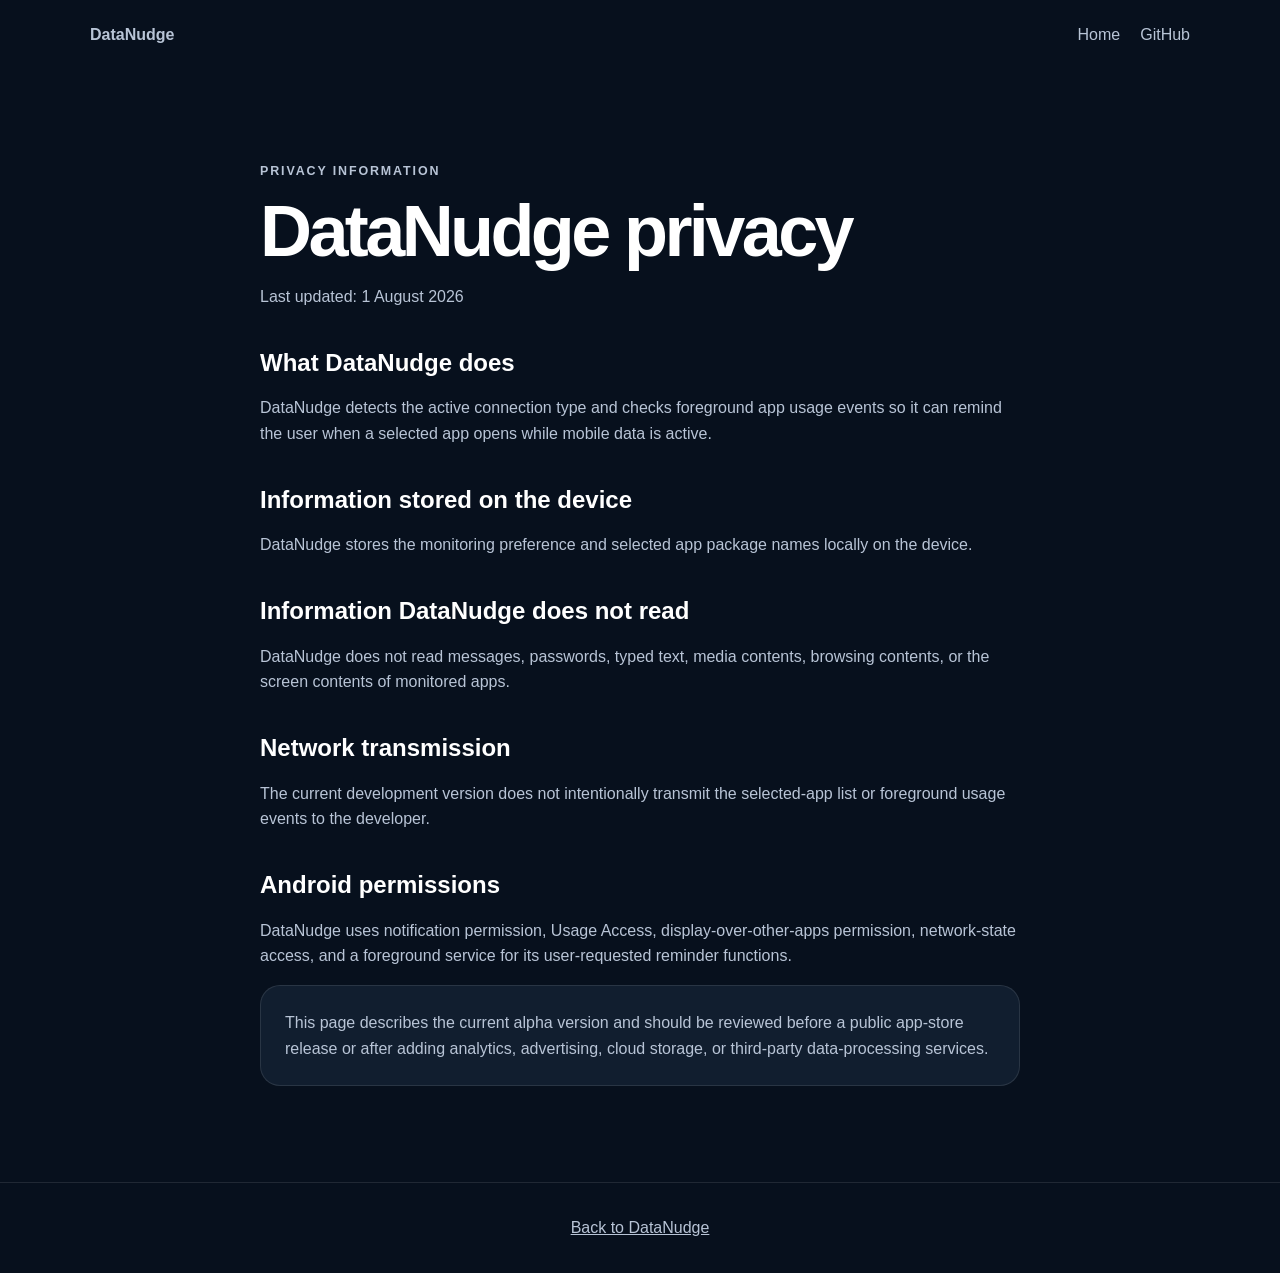
==== docs/privacy.html @ e4243445 "Publish DataNudge website and current source" ====
﻿<!doctype html>
<html lang="en">
<head>
  <meta charset="utf-8">
  <meta name="viewport" content="width=device-width,initial-scale=1">
  <title>Privacy - DataNudge</title>
  <link rel="stylesheet" href="style.css">
</head>
<body>
<nav><strong><a href="index.html">DataNudge</a></strong><span><a href="index.html">Home</a><a href="https://github.com/KaiEysselein/DataNudge">GitHub</a></span></nav>
<section class="legal">
  <p class="eyebrow">PRIVACY INFORMATION</p>
  <h1>DataNudge privacy</h1>
  <p class="muted">Last updated: 1 August 2026</p>

  <h2>What DataNudge does</h2>
  <p>DataNudge detects the active connection type and checks foreground app usage events so it can remind the user when a selected app opens while mobile data is active.</p>

  <h2>Information stored on the device</h2>
  <p>DataNudge stores the monitoring preference and selected app package names locally on the device.</p>

  <h2>Information DataNudge does not read</h2>
  <p>DataNudge does not read messages, passwords, typed text, media contents, browsing contents, or the screen contents of monitored apps.</p>

  <h2>Network transmission</h2>
  <p>The current development version does not intentionally transmit the selected-app list or foreground usage events to the developer.</p>

  <h2>Android permissions</h2>
  <p>DataNudge uses notification permission, Usage Access, display-over-other-apps permission, network-state access, and a foreground service for its user-requested reminder functions.</p>

  <p class="notice">This page describes the current alpha version and should be reviewed before a public app-store release or after adding analytics, advertising, cloud storage, or third-party data-processing services.</p>
</section>
<footer><a href="index.html">Back to DataNudge</a></footer>
</body>
</html>
---- docs/style.css ----
﻿:root{color-scheme:dark;--bg:#07101d;--surface:#111e2f;--text:#fff;--muted:#b8c4d6;--blue:#0878f9;--green:#20c94b;--border:rgba(255,255,255,.1)}
*{box-sizing:border-box}body{margin:0;background:var(--bg);color:var(--text);font-family:Segoe UI,Arial,sans-serif;line-height:1.6}a{color:inherit}
nav{width:min(1100px,calc(100% - 40px));margin:auto;padding:22px 0;display:flex;justify-content:space-between}nav span{display:flex;gap:20px}nav a{text-decoration:none;color:var(--muted)}
.hero{min-height:85vh;background:radial-gradient(circle at 70% 30%,rgba(32,201,75,.18),transparent 32%),radial-gradient(circle at 30% 15%,rgba(8,120,249,.25),transparent 38%),linear-gradient(#07101d,#091b2c)}
.hero-inner{width:min(850px,calc(100% - 40px));margin:auto;padding:70px 0 90px;text-align:center}.hero img{width:132px}
.eyebrow{color:var(--green);font-size:.78rem;font-weight:800;letter-spacing:.15em}h1{font-size:clamp(2.5rem,7vw,5.4rem);line-height:1.02;letter-spacing:-.05em;margin:12px auto}h2{font-size:clamp(2rem,4vw,3.2rem);line-height:1.08}.lead,.muted,article p,.legal p{color:var(--muted)}
.button{display:inline-block;background:var(--blue);padding:13px 20px;border-radius:14px;text-decoration:none;font-weight:700}
section{width:min(1100px,calc(100% - 40px));margin:auto;padding:80px 0}.grid{display:grid;grid-template-columns:1fr 1fr;gap:16px}article,ol,.notice{background:var(--surface);border:1px solid var(--border);border-radius:20px;padding:24px}
.legal{width:min(760px,calc(100% - 40px))}.legal h1{font-size:clamp(2.4rem,6vw,4.5rem);margin-left:0}.legal h2{font-size:1.5rem;margin-top:40px}
footer{text-align:center;border-top:1px solid var(--border);padding:32px;color:var(--muted)}
@media(max-width:720px){.grid{grid-template-columns:1fr}nav{align-items:flex-start}nav span{gap:10px;flex-wrap:wrap;justify-content:flex-end}}
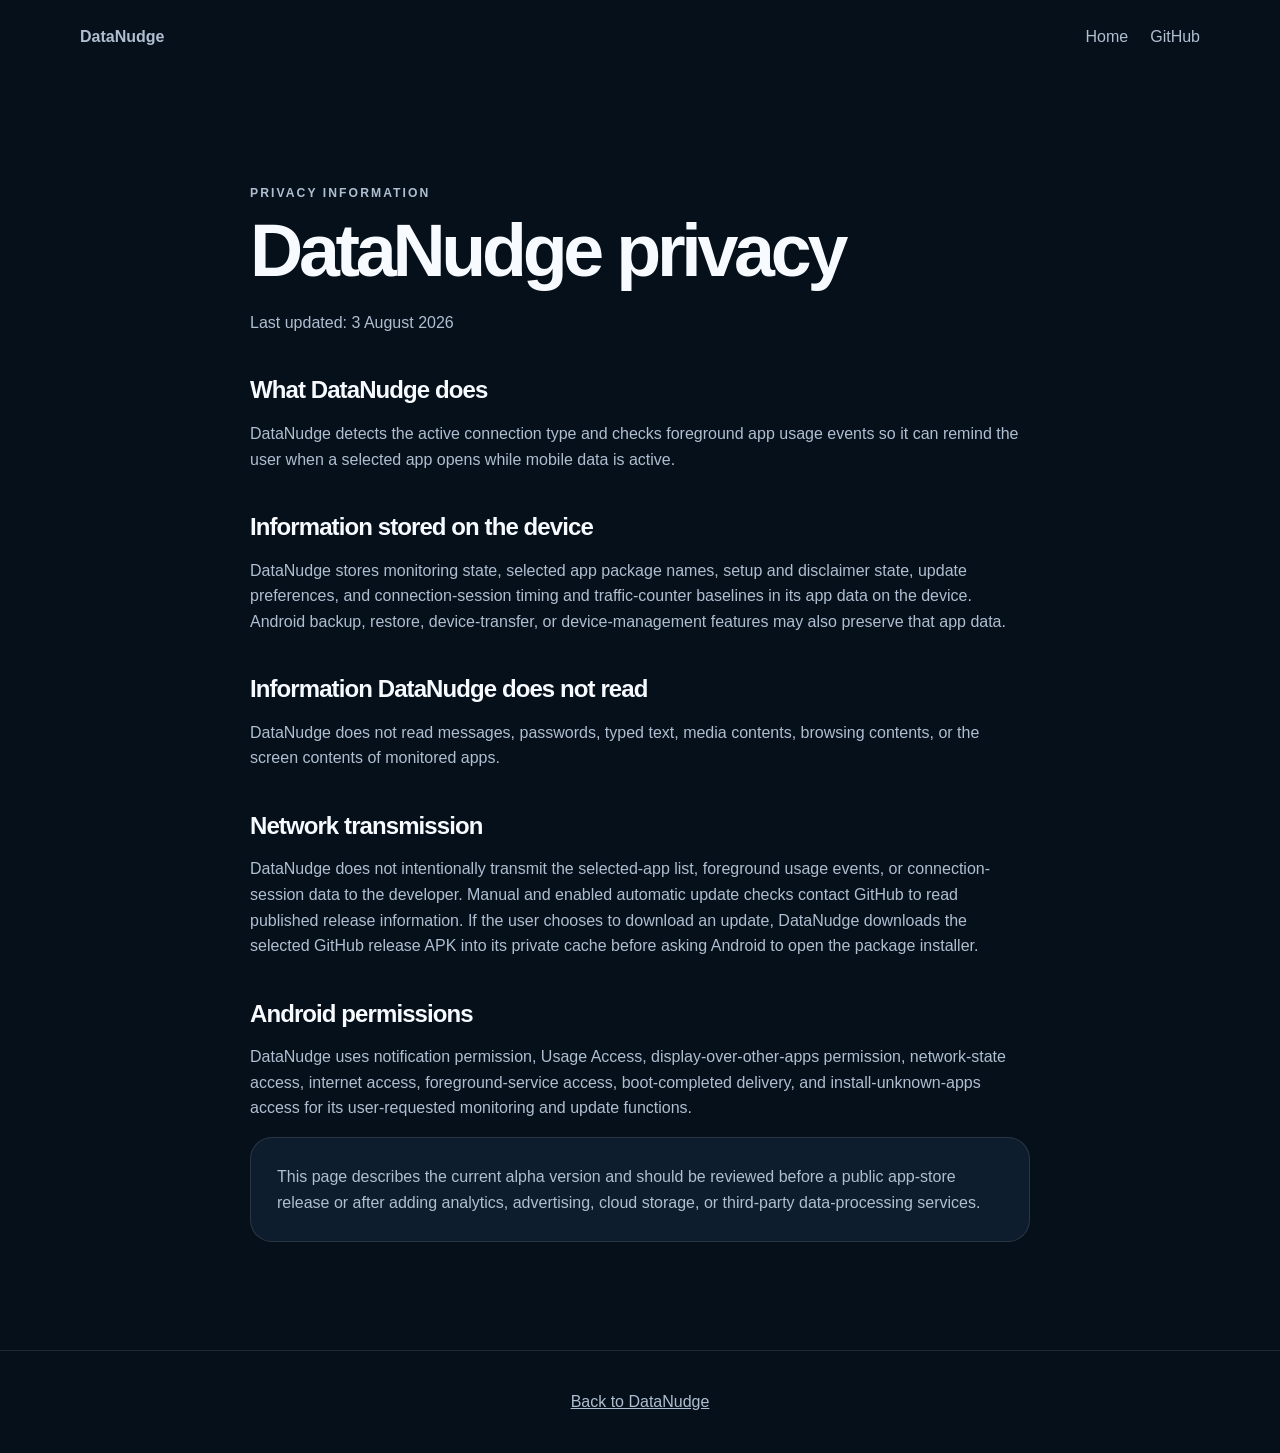
==== commit 61d37d97: "Separate stable and nightly download channels" ====
--- a/docs/privacy.html
+++ b/docs/privacy.html
@@ -11,22 +11,22 @@
 <section class="legal">
   <p class="eyebrow">PRIVACY INFORMATION</p>
   <h1>DataNudge privacy</h1>
-  <p class="muted">Last updated: 1 August 2026</p>
+  <p class="muted">Last updated: 3 August 2026</p>
 
   <h2>What DataNudge does</h2>
   <p>DataNudge detects the active connection type and checks foreground app usage events so it can remind the user when a selected app opens while mobile data is active.</p>
 
   <h2>Information stored on the device</h2>
-  <p>DataNudge stores the monitoring preference and selected app package names locally on the device.</p>
+  <p>DataNudge stores monitoring state, selected app package names, setup and disclaimer state, update preferences, and connection-session timing and traffic-counter baselines in its app data on the device. Android backup, restore, device-transfer, or device-management features may also preserve that app data.</p>
 
   <h2>Information DataNudge does not read</h2>
   <p>DataNudge does not read messages, passwords, typed text, media contents, browsing contents, or the screen contents of monitored apps.</p>
 
   <h2>Network transmission</h2>
-  <p>The current development version does not intentionally transmit the selected-app list or foreground usage events to the developer.</p>
+  <p>DataNudge does not intentionally transmit the selected-app list, foreground usage events, or connection-session data to the developer. Manual and enabled automatic update checks contact GitHub to read published release information. If the user chooses to download an update, DataNudge downloads the selected GitHub release APK into its private cache before asking Android to open the package installer.</p>
 
   <h2>Android permissions</h2>
-  <p>DataNudge uses notification permission, Usage Access, display-over-other-apps permission, network-state access, and a foreground service for its user-requested reminder functions.</p>
+  <p>DataNudge uses notification permission, Usage Access, display-over-other-apps permission, network-state access, internet access, foreground-service access, boot-completed delivery, and install-unknown-apps access for its user-requested monitoring and update functions.</p>
 
   <p class="notice">This page describes the current alpha version and should be reviewed before a public app-store release or after adding analytics, advertising, cloud storage, or third-party data-processing services.</p>
 </section>
--- a/docs/style.css
+++ b/docs/style.css
@@ -1,11 +1,12 @@
-﻿:root{color-scheme:dark;--bg:#07101d;--surface:#111e2f;--text:#fff;--muted:#b8c4d6;--blue:#0878f9;--green:#20c94b;--border:rgba(255,255,255,.1)}
-*{box-sizing:border-box}body{margin:0;background:var(--bg);color:var(--text);font-family:Segoe UI,Arial,sans-serif;line-height:1.6}a{color:inherit}
-nav{width:min(1100px,calc(100% - 40px));margin:auto;padding:22px 0;display:flex;justify-content:space-between}nav span{display:flex;gap:20px}nav a{text-decoration:none;color:var(--muted)}
-.hero{min-height:85vh;background:radial-gradient(circle at 70% 30%,rgba(32,201,75,.18),transparent 32%),radial-gradient(circle at 30% 15%,rgba(8,120,249,.25),transparent 38%),linear-gradient(#07101d,#091b2c)}
-.hero-inner{width:min(850px,calc(100% - 40px));margin:auto;padding:70px 0 90px;text-align:center}.hero img{width:132px}
-.eyebrow{color:var(--green);font-size:.78rem;font-weight:800;letter-spacing:.15em}h1{font-size:clamp(2.5rem,7vw,5.4rem);line-height:1.02;letter-spacing:-.05em;margin:12px auto}h2{font-size:clamp(2rem,4vw,3.2rem);line-height:1.08}.lead,.muted,article p,.legal p{color:var(--muted)}
-.button{display:inline-block;background:var(--blue);padding:13px 20px;border-radius:14px;text-decoration:none;font-weight:700}
-section{width:min(1100px,calc(100% - 40px));margin:auto;padding:80px 0}.grid{display:grid;grid-template-columns:1fr 1fr;gap:16px}article,ol,.notice{background:var(--surface);border:1px solid var(--border);border-radius:20px;padding:24px}
-.legal{width:min(760px,calc(100% - 40px))}.legal h1{font-size:clamp(2.4rem,6vw,4.5rem);margin-left:0}.legal h2{font-size:1.5rem;margin-top:40px}
-footer{text-align:center;border-top:1px solid var(--border);padding:32px;color:var(--muted)}
-@media(max-width:720px){.grid{grid-template-columns:1fr}nav{align-items:flex-start}nav span{gap:10px;flex-wrap:wrap;justify-content:flex-end}}
+:root{color-scheme:dark;--bg:#06101b;--surface:#0e1d2d;--raised:#13263a;--text:#f7fbff;--muted:#afbed0;--blue:#1683ff;--green:#30d563;--orange:#ffad33;--border:rgba(255,255,255,.11)}
+*{box-sizing:border-box}html{scroll-behavior:smooth}body{margin:0;background:var(--bg);color:var(--text);font-family:Inter,"Segoe UI",Arial,sans-serif;line-height:1.6}a{color:inherit}
+nav{width:min(1120px,calc(100% - 40px));margin:auto;padding:24px 0;display:flex;align-items:center;justify-content:space-between;gap:24px}nav span{display:flex;gap:22px}nav a{color:var(--muted);text-decoration:none}.brand{color:var(--text);font-weight:800}
+.hero{min-height:88vh;background:radial-gradient(circle at 78% 22%,rgba(48,213,99,.17),transparent 28%),radial-gradient(circle at 22% 10%,rgba(22,131,255,.25),transparent 34%),linear-gradient(#07111e,#081827 72%,var(--bg))}.hero-inner{width:min(900px,calc(100% - 40px));margin:auto;padding:72px 0 112px;text-align:center}.hero img{width:142px;filter:drop-shadow(0 18px 34px rgba(0,0,0,.35))}.hero-note{color:var(--muted);font-size:.92rem}
+.eyebrow{margin:18px 0 8px;color:var(--green);font-size:.76rem;font-weight:850;letter-spacing:.17em}h1{margin:12px auto 22px;font-size:clamp(2.7rem,7vw,5.8rem);line-height:.99;letter-spacing:-.058em}h2{margin:8px 0 18px;font-size:clamp(2rem,4vw,3.35rem);line-height:1.06;letter-spacing:-.038em}h3{margin:8px 0 10px;font-size:1.42rem}.lead,article p{color:var(--muted)}.hero .lead{max-width:720px;margin:auto;font-size:1.12rem}
+section{width:min(1120px,calc(100% - 40px));margin:auto;padding:92px 0}.section-heading{display:flex;align-items:end;justify-content:space-between;gap:32px;margin-bottom:34px}.section-heading>div{max-width:760px}.text-link,.release-link{color:#8fc3ff;font-weight:700;text-decoration:none}
+.actions{display:flex;justify-content:center;gap:12px;flex-wrap:wrap;margin-top:30px}.actions.left{justify-content:flex-start}.button{display:inline-flex;align-items:center;justify-content:center;min-height:50px;padding:13px 21px;border-radius:14px;text-decoration:none;font-weight:780;transition:.18s}.button:hover{transform:translateY(-2px)}.button.secondary{background:transparent;border:1px solid var(--border)}.button.download{background:var(--green);color:#031209}.button.full{width:100%}.button.disabled{opacity:.5;pointer-events:none}
+.release-grid{display:grid;grid-template-columns:1fr 1fr;gap:20px}.release-card{position:relative;overflow:hidden;min-height:470px;padding:30px;border:1px solid var(--border);border-radius:26px;background:linear-gradient(145deg,var(--raised),var(--surface));box-shadow:0 24px 70px rgba(0,0,0,.28)}.release-card:before{content:"";position:absolute;inset:0 0 auto;height:4px}.stable-card:before{background:linear-gradient(90deg,var(--green),var(--blue))}.nightly-card:before{background:linear-gradient(90deg,var(--orange),#d472ff)}.release-card-top{display:flex;justify-content:space-between;gap:12px;margin-bottom:28px}.badge{padding:6px 10px;border-radius:999px;font-size:.73rem;font-weight:850;text-transform:uppercase}.stable-badge{background:rgba(48,213,99,.15);color:#7df09d}.nightly-badge{background:rgba(255,173,51,.15);color:#ffc66e}.status{color:var(--muted);font-size:.82rem}.release-card>p{min-height:78px}.release-card dl{margin:26px 0;border-block:1px solid var(--border)}.release-card dl div{display:flex;justify-content:space-between;padding:13px 0}.release-card dl div+div{border-top:1px solid var(--border)}dd{margin:0;text-align:right;font-weight:750}.release-link{display:block;margin-top:15px;text-align:center;font-size:.9rem}
+.warning{margin-top:24px;padding:20px 22px;border:1px solid rgba(255,173,51,.28);border-radius:18px;background:rgba(255,173,51,.06)}.warning p{margin:5px 0;color:var(--muted)}.warning a{font-weight:750}.grid{display:grid;grid-template-columns:1fr 1fr;gap:16px}.grid article,ol,.notice{padding:26px;border:1px solid var(--border);border-radius:22px;background:var(--surface)}.grid article>span{color:var(--green);font-size:.75rem;font-weight:850}.steps{display:grid;grid-template-columns:.9fr 1.1fr;gap:70px;align-items:center}.steps ol{margin:0;list-style:none}.steps li{display:flex;align-items:center;gap:16px;padding:17px 0;color:var(--muted)}.steps li+li{border-top:1px solid var(--border)}.steps b{display:grid;flex:0 0 34px;height:34px;place-items:center;border-radius:50%;background:rgba(22,131,255,.15);color:#91c5ff}.project .lead{max-width:720px}
+.legal{width:min(780px,calc(100% - 40px))}.legal h1{margin-left:0;font-size:clamp(2.4rem,6vw,4.6rem)}.legal h2{margin-top:42px;font-size:1.5rem}.legal p{color:var(--muted)}footer{padding:38px 20px;border-top:1px solid var(--border);color:var(--muted);text-align:center}footer strong{color:var(--text)}footer p{margin:6px}
+@media(max-width:780px){nav{align-items:flex-start}nav span{gap:12px;flex-wrap:wrap;justify-content:flex-end}.release-grid,.grid,.steps{grid-template-columns:1fr}.steps{gap:22px}.section-heading{display:block}}
+@media(max-width:520px){nav,.hero-inner,section{width:calc(100% - 28px)}nav span a:nth-child(2){display:none}.hero-inner{padding-top:48px}.release-card{min-height:0;padding:24px}.release-card-top{align-items:flex-start;flex-direction:column}.release-card>p{min-height:0}}
